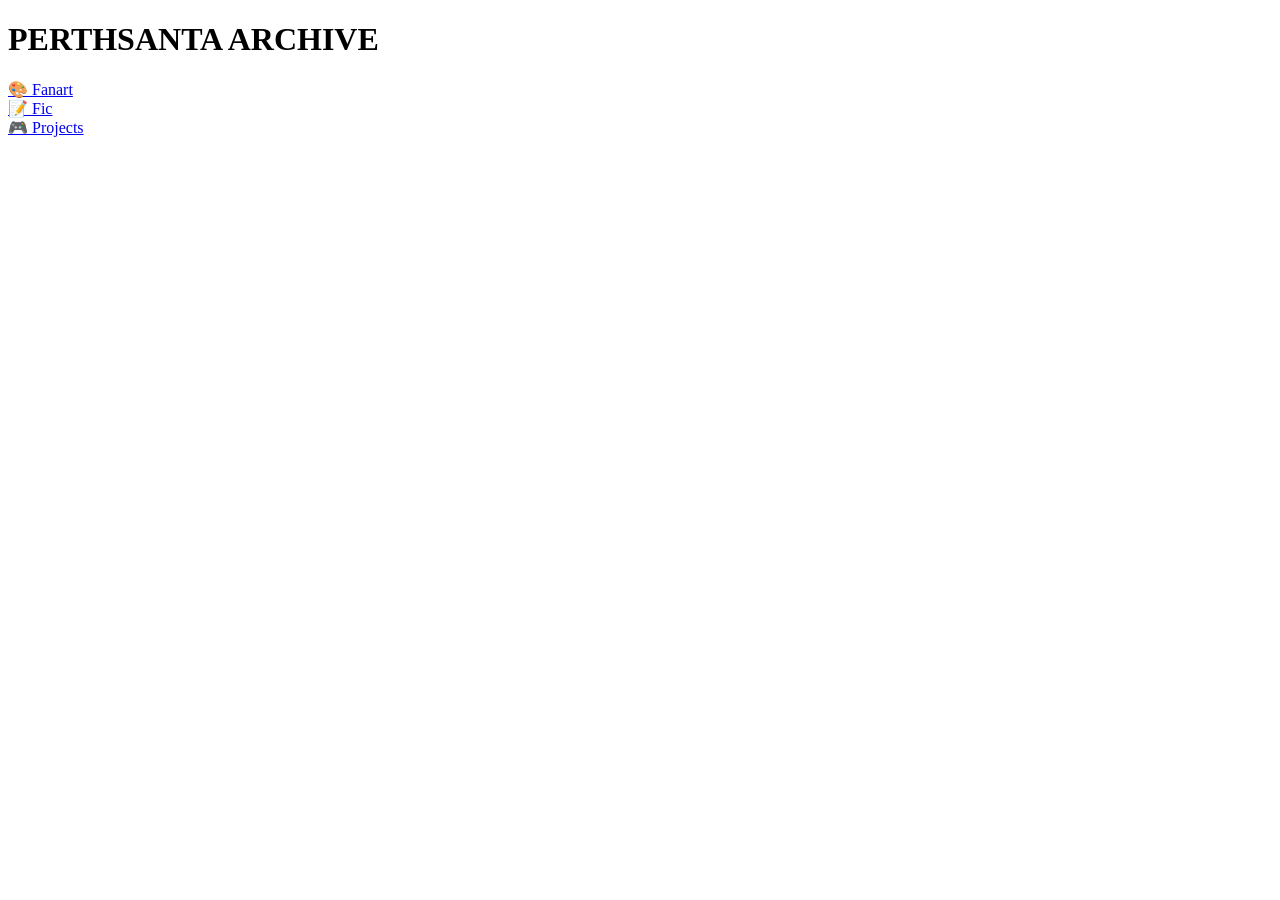
==== index.html @ 1218f395 "Add initial index.html for PerthSanta Archive" ====
<!DOCTYPE html>
<html>
<head>
  <title>PerthSanta Archive</title>
  <link rel="stylesheet" href="style.css">
</head>

<body>

  <h1>PERTHSANTA ARCHIVE</h1>

  <a href="fanart.html">🎨 Fanart</a><br>
  <a href="fic.html">📝 Fic</a><br>
  <a href="projects.html">🎮 Projects</a><br>

</body>
</html>
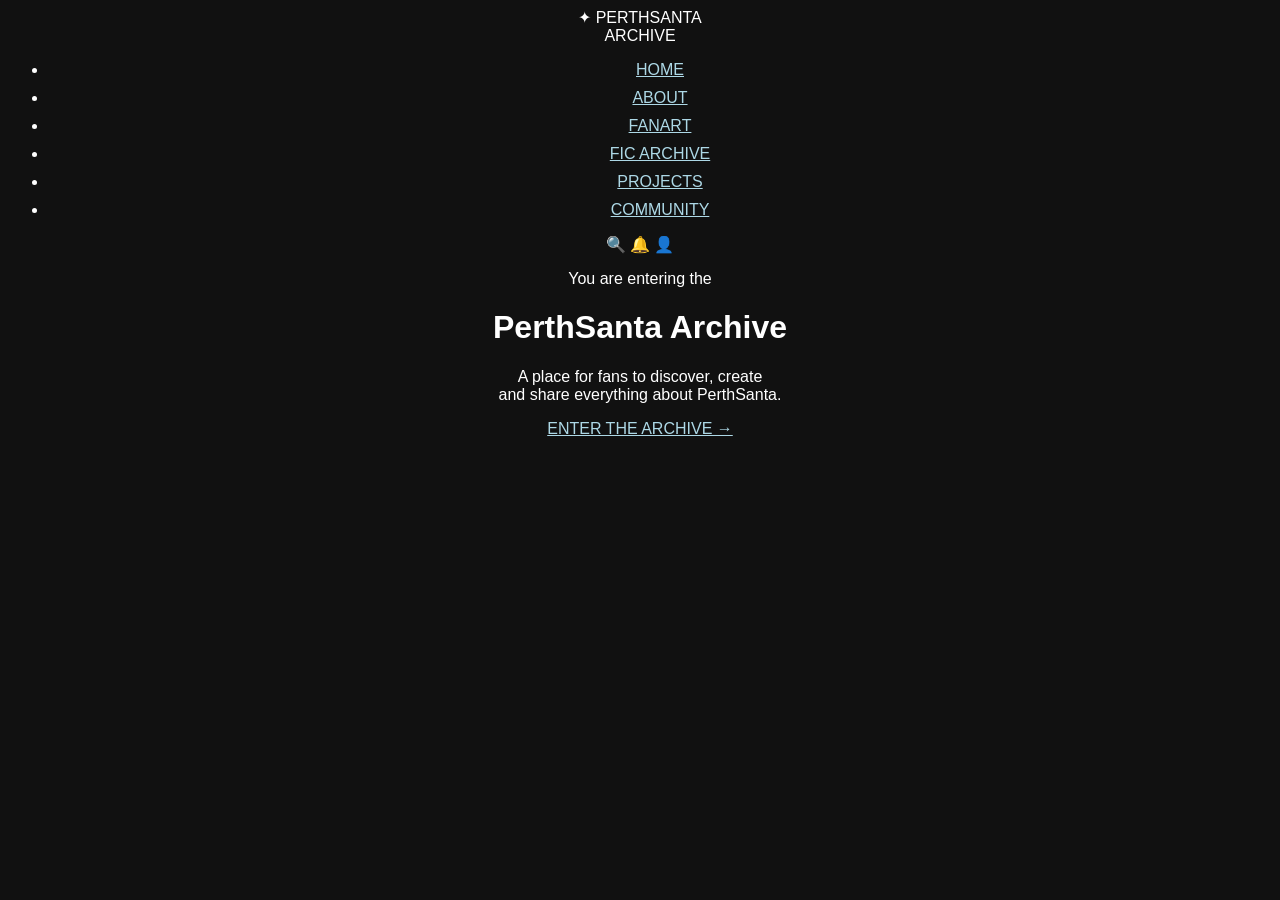
==== commit debaf6d6: "Enhance index.html with navbar and hero content Added navigation bar and hero section to index.html." ====
--- a/index.html
+++ b/index.html
@@ -1,17 +1,39 @@
 <!DOCTYPE html>
-<html>
+<html lang="en">
 <head>
-  <title>PerthSanta Archive</title>
-  <link rel="stylesheet" href="style.css">
+    <meta charset="UTF-8">
+    <meta name="viewport" content="width=device-width, initial-scale=1.0">
+    <title>PerthSanta Archive</title>
+    <link rel="stylesheet" href="style.css">
+    <link href="https://fonts.googleapis.com/css2?family=Playfair+Display:ital,wght@0,400;0,700;1,400&family=Inter:wght@300;400;500;600&display=swap" rel="stylesheet">
 </head>
-
 <body>
 
-  <h1>PERTHSANTA ARCHIVE</h1>
+    <nav class="navbar">
+        <div class="logo">✦ PERTHSANTA <br><span>ARCHIVE</span></div>
+        <ul class="nav-links">
+            <li><a href="#" class="active">HOME</a></li>
+            <li><a href="#">ABOUT</a></li>
+            <li><a href="#">FANART</a></li>
+            <li><a href="#">FIC ARCHIVE</a></li>
+            <li><a href="#">PROJECTS</a></li>
+            <li><a href="#">COMMUNITY</a></li>
+        </ul>
+        <div class="nav-icons">
+            <span>🔍</span>
+            <span>🔔</span>
+            <span>👤</span>
+        </div>
+    </nav>
 
-  <a href="fanart.html">🎨 Fanart</a><br>
-  <a href="fic.html">📝 Fic</a><br>
-  <a href="projects.html">🎮 Projects</a><br>
+    <header class="hero">
+        <div class="hero-content">
+            <p class="subtitle">You are entering the</p>
+            <h1 class="title">PerthSanta Archive</h1>
+            <p class="description">A place for fans to discover, create<br>and share everything about PerthSanta.</p>
+            <a href="#" class="btn-primary">ENTER THE ARCHIVE →</a>
+        </div>
+    </header>
 
 </body>
 </html>
--- a/style.css
+++ b/style.css
@@ -0,0 +1,12 @@
+body {
+  font-family: Arial;
+  text-align: center;
+  background: #111;
+  color: white;
+}
+
+a {
+  color: lightblue;
+  display: block;
+  margin: 10px;
+}
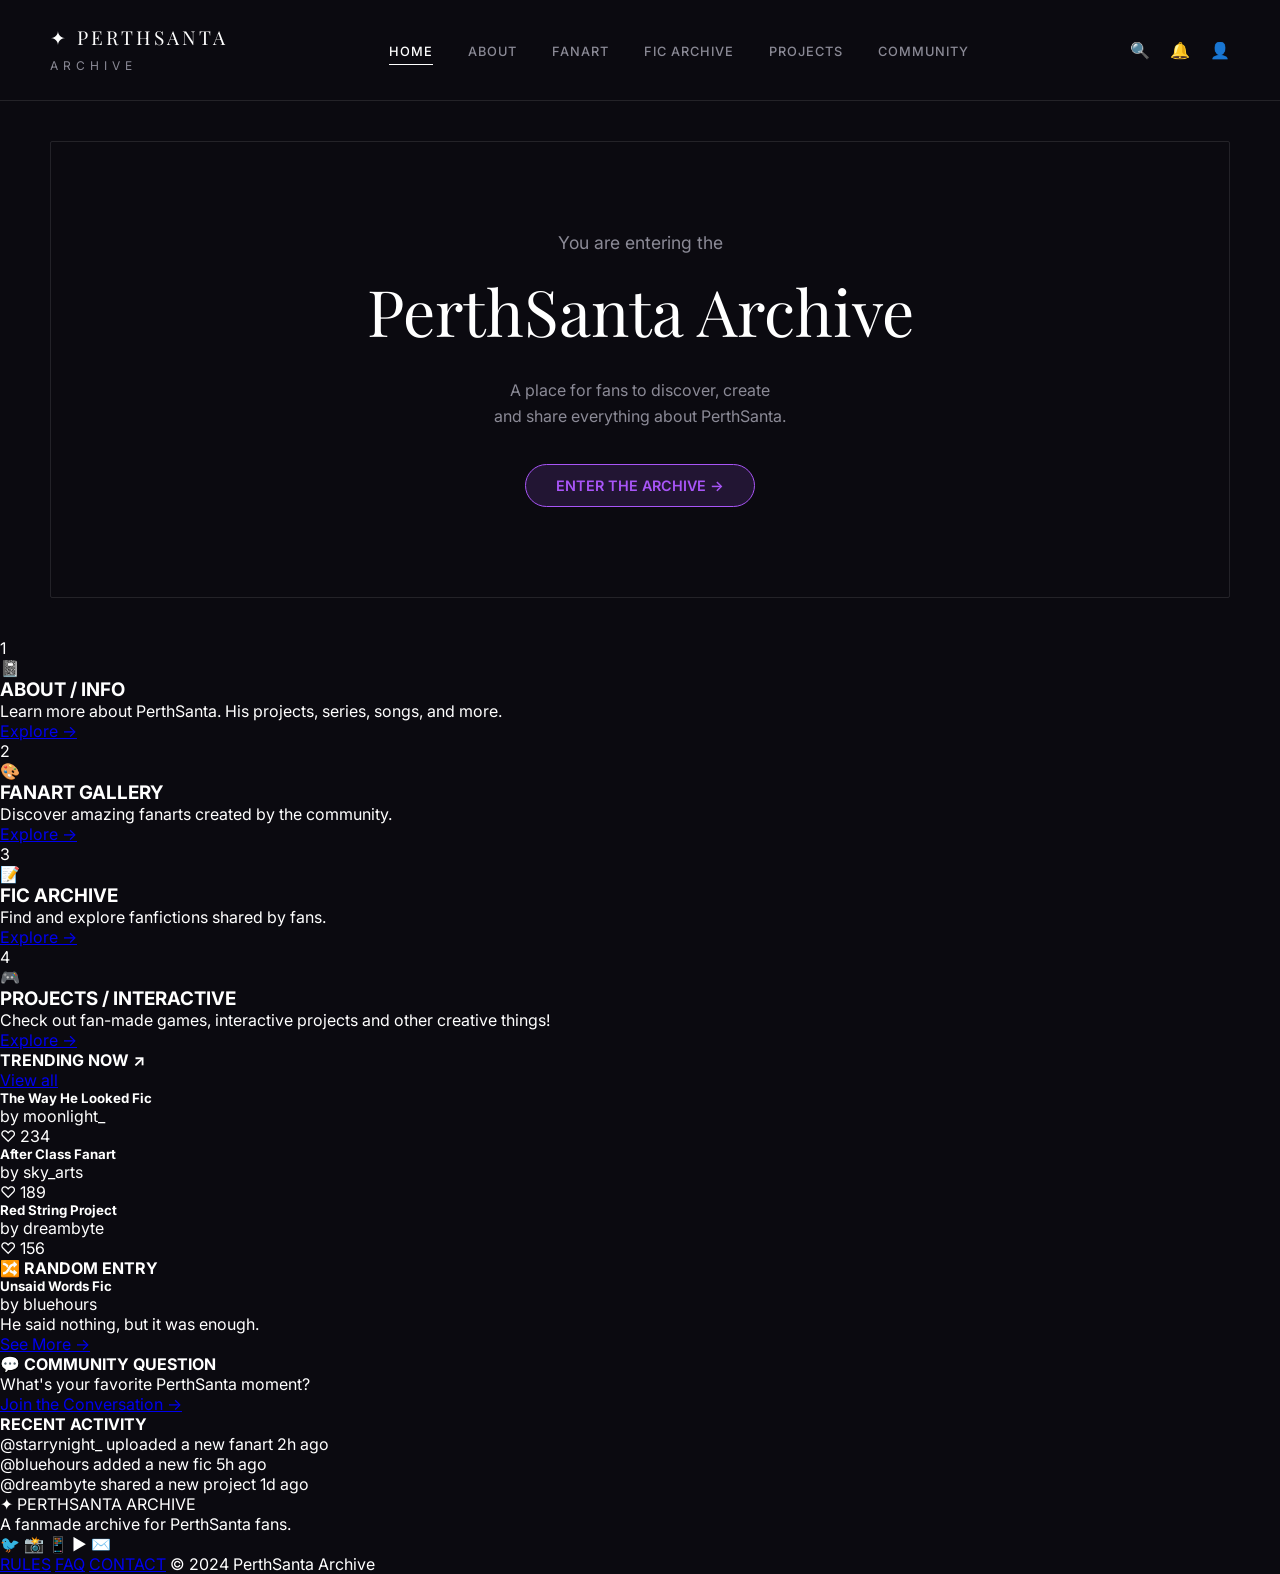
==== commit 76456366: "Update index.html" ====
--- a/index.html
+++ b/index.html
@@ -31,9 +31,121 @@
             <p class="subtitle">You are entering the</p>
             <h1 class="title">PerthSanta Archive</h1>
             <p class="description">A place for fans to discover, create<br>and share everything about PerthSanta.</p>
-            <a href="#" class="btn-primary">ENTER THE ARCHIVE →</a>
+            <a href="#archive-menu" class="btn-primary">ENTER THE ARCHIVE →</a>
         </div>
     </header>
 
+    <section id="archive-menu" class="cards-section">
+        <div class="card card-purple">
+            <div class="card-number">1</div>
+            <div class="card-icon">📓</div>
+            <h3>ABOUT / INFO</h3>
+            <p>Learn more about PerthSanta. His projects, series, songs, and more.</p>
+            <a href="#" class="card-btn">Explore →</a>
+        </div>
+        <div class="card card-green">
+            <div class="card-number">2</div>
+            <div class="card-icon">🎨</div>
+            <h3>FANART GALLERY</h3>
+            <p>Discover amazing fanarts created by the community.</p>
+            <a href="#" class="card-btn">Explore →</a>
+        </div>
+        <div class="card card-orange">
+            <div class="card-number">3</div>
+            <div class="card-icon">📝</div>
+            <h3>FIC ARCHIVE</h3>
+            <p>Find and explore fanfictions shared by fans.</p>
+            <a href="#" class="card-btn">Explore →</a>
+        </div>
+        <div class="card card-blue">
+            <div class="card-number">4</div>
+            <div class="card-icon">🎮</div>
+            <h3>PROJECTS / INTERACTIVE</h3>
+            <p>Check out fan-made games, interactive projects and other creative things!</p>
+            <a href="#" class="card-btn">Explore →</a>
+        </div>
+    </section>
+
+    <section class="bottom-widgets">
+        <div class="widget">
+            <div class="widget-header">
+                <h4>TRENDING NOW ↗</h4>
+                <a href="#" class="view-all">View all</a>
+            </div>
+            <div class="trending-list">
+                <div class="trending-item">
+                    <div class="placeholder-img"></div>
+                    <div class="trending-info">
+                        <h5>The Way He Looked <span class="tag">Fic</span></h5>
+                        <p>by moonlight_</p>
+                    </div>
+                    <div class="likes">♡ 234</div>
+                </div>
+                <div class="trending-item">
+                    <div class="placeholder-img"></div>
+                    <div class="trending-info">
+                        <h5>After Class <span class="tag tag-green">Fanart</span></h5>
+                        <p>by sky_arts</p>
+                    </div>
+                    <div class="likes">♡ 189</div>
+                </div>
+                <div class="trending-item">
+                    <div class="placeholder-img"></div>
+                    <div class="trending-info">
+                        <h5>Red String <span class="tag tag-blue">Project</span></h5>
+                        <p>by dreambyte</p>
+                    </div>
+                    <div class="likes">♡ 156</div>
+                </div>
+            </div>
+        </div>
+
+        <div class="widget">
+            <div class="widget-header">
+                <h4>🔀 RANDOM ENTRY</h4>
+            </div>
+            <div class="random-content">
+                <div class="placeholder-img-large"></div>
+                <div class="random-info">
+                    <h5>Unsaid Words <span class="tag">Fic</span></h5>
+                    <p class="author">by bluehours</p>
+                    <p class="quote">He said nothing, but it was enough.</p>
+                    <a href="#" class="btn-small">See More →</a>
+                </div>
+            </div>
+        </div>
+
+        <div class="widget community-widget">
+            <div class="community-question">
+                <h4>💬 COMMUNITY QUESTION</h4>
+                <p>What's your favorite PerthSanta moment?</p>
+                <a href="#" class="btn-outline">Join the Conversation →</a>
+            </div>
+            <div class="recent-activity">
+                <h4>RECENT ACTIVITY</h4>
+                <ul>
+                    <li><span class="dot dot-blue"></span> @starrynight_ uploaded a new fanart <span class="time">2h ago</span></li>
+                    <li><span class="dot dot-green"></span> @bluehours added a new fic <span class="time">5h ago</span></li>
+                    <li><span class="dot dot-purple"></span> @dreambyte shared a new project <span class="time">1d ago</span></li>
+                </ul>
+            </div>
+        </div>
+    </section>
+
+    <footer>
+        <div class="footer-left">
+            ✦ PERTHSANTA ARCHIVE<br><span>A fanmade archive for PerthSanta fans.</span>
+        </div>
+        <div class="footer-socials">
+            <span>🐦</span> <span>📸</span> <span>📱</span> <span>▶️</span> <span>✉️</span>
+        </div>
+        <div class="footer-links">
+            <a href="#">RULES</a>
+            <a href="#">FAQ</a>
+            <a href="#">CONTACT</a>
+            <span>© 2024 PerthSanta Archive</span>
+        </div>
+    </footer>
+
 </body>
 </html>
--- a/style.css
+++ b/style.css
@@ -1,12 +1,120 @@
-body {
-  font-family: Arial;
-  text-align: center;
-  background: #111;
-  color: white;
+/* Ana Renk Paleti (Görselden çekildi) */
+:root {
+    --bg-color: #0b0a10; /* Koyu lacivert/siyah arka plan */
+    --text-main: #ffffff;
+    --text-muted: #8b8a96;
+    --accent-purple: #a855f7;
+    --border-color: rgba(255, 255, 255, 0.1);
 }
 
-a {
-  color: lightblue;
-  display: block;
-  margin: 10px;
+* {
+    margin: 0;
+    padding: 0;
+    box-sizing: border-box;
 }
+
+body {
+    background-color: var(--bg-color);
+    color: var(--text-main);
+    font-family: 'Inter', sans-serif;
+}
+
+/* Üst Menü Stilleri */
+.navbar {
+    display: flex;
+    justify-content: space-between;
+    align-items: center;
+    padding: 25px 50px;
+    border-bottom: 1px solid var(--border-color);
+}
+
+.logo {
+    font-family: 'Playfair Display', serif;
+    font-size: 1.2rem;
+    letter-spacing: 3px;
+    line-height: 1.3;
+}
+
+.logo span {
+    font-size: 0.75rem;
+    color: var(--text-muted);
+    font-family: 'Inter', sans-serif;
+    letter-spacing: 5px;
+}
+
+.nav-links {
+    list-style: none;
+    display: flex;
+    gap: 35px;
+}
+
+.nav-links a {
+    text-decoration: none;
+    color: var(--text-muted);
+    font-size: 0.8rem;
+    letter-spacing: 1px;
+    font-weight: 500;
+    transition: color 0.3s ease;
+}
+
+.nav-links a:hover, .nav-links a.active {
+    color: var(--text-main);
+    border-bottom: 1px solid var(--text-main);
+    padding-bottom: 5px;
+}
+
+.nav-icons {
+    display: flex;
+    gap: 20px;
+    color: var(--text-muted);
+    cursor: pointer;
+}
+
+/* Karşılama Alanı Stilleri */
+.hero {
+    text-align: center;
+    padding: 90px 20px;
+    margin: 40px 50px;
+    border: 1px solid var(--border-color);
+    border-radius: 2px;
+    position: relative;
+}
+
+.subtitle {
+    font-size: 1.1rem;
+    color: var(--text-muted);
+    margin-bottom: 15px;
+}
+
+.title {
+    font-family: 'Playfair Display', serif;
+    font-size: 4rem;
+    font-weight: 400;
+    margin-bottom: 25px;
+}
+
+.description {
+    color: var(--text-muted);
+    line-height: 1.6;
+    margin-bottom: 35px;
+}
+
+/* Mor Neon Buton */
+.btn-primary {
+    display: inline-block;
+    background-color: rgba(168, 85, 247, 0.15);
+    color: var(--accent-purple);
+    text-decoration: none;
+    padding: 12px 30px;
+    border-radius: 30px;
+    border: 1px solid var(--accent-purple);
+    font-size: 0.9rem;
+    font-weight: 600;
+    transition: all 0.3s ease;
+}
+
+.btn-primary:hover {
+    background-color: var(--accent-purple);
+    color: #fff;
+    box-shadow: 0 0 20px rgba(168, 85, 247, 0.5);
+}
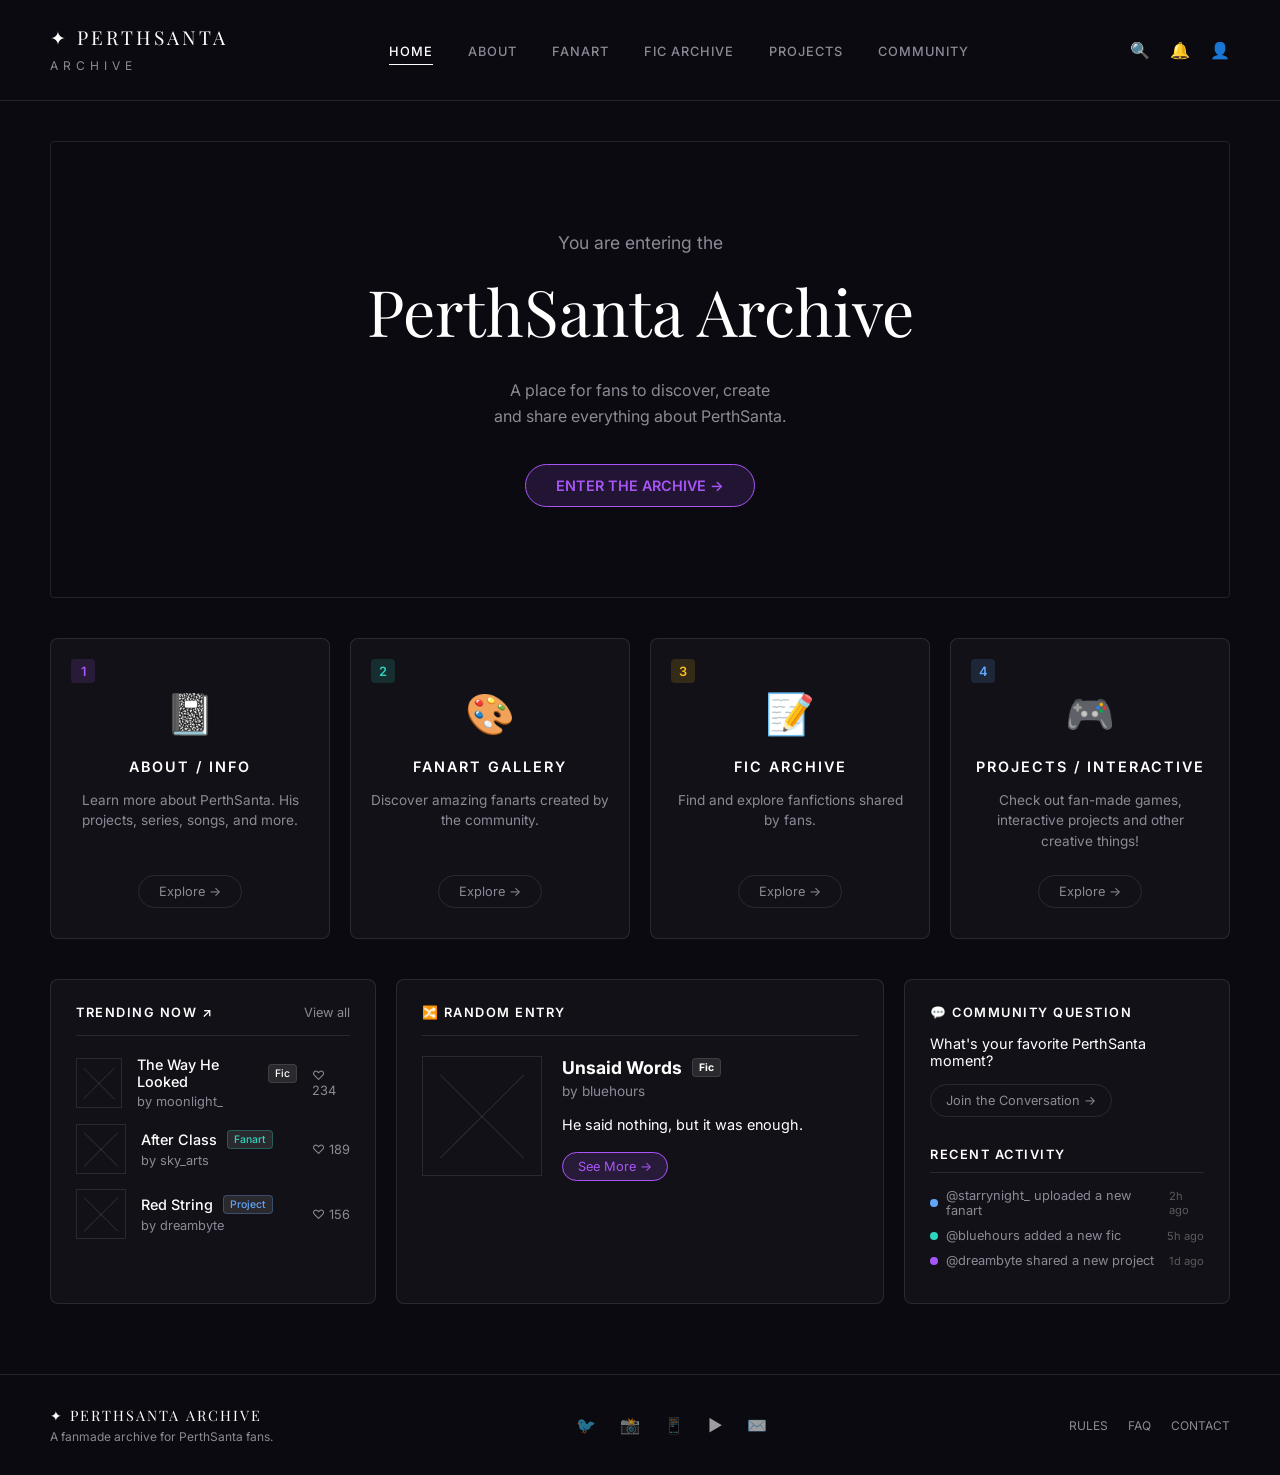
==== commit db08e742: "Update index.html" ====
--- a/index.html
+++ b/index.html
@@ -143,7 +143,6 @@
             <a href="#">RULES</a>
             <a href="#">FAQ</a>
             <a href="#">CONTACT</a>
-            <span>© 2024 PerthSanta Archive</span>
         </div>
     </footer>
 
--- a/style.css
+++ b/style.css
@@ -1,120 +1,128 @@
-/* Ana Renk Paleti (Görselden çekildi) */
 :root {
-    --bg-color: #0b0a10; /* Koyu lacivert/siyah arka plan */
+    --bg-color: #0b0a10;
     --text-main: #ffffff;
     --text-muted: #8b8a96;
     --accent-purple: #a855f7;
     --border-color: rgba(255, 255, 255, 0.1);
+    --bg-light: rgba(255, 255, 255, 0.03);
 }
 
-* {
-    margin: 0;
-    padding: 0;
-    box-sizing: border-box;
+* { 
+    margin: 0; 
+    padding: 0; 
+    box-sizing: border-box; 
 }
 
-body {
-    background-color: var(--bg-color);
-    color: var(--text-main);
-    font-family: 'Inter', sans-serif;
+html { 
+    scroll-behavior: smooth; 
 }
 
-/* Üst Menü Stilleri */
-.navbar {
-    display: flex;
-    justify-content: space-between;
-    align-items: center;
-    padding: 25px 50px;
-    border-bottom: 1px solid var(--border-color);
+body { 
+    background-color: var(--bg-color); 
+    color: var(--text-main); 
+    font-family: 'Inter', sans-serif; 
 }
 
-.logo {
-    font-family: 'Playfair Display', serif;
-    font-size: 1.2rem;
-    letter-spacing: 3px;
-    line-height: 1.3;
+/* Navbar */
+.navbar { display: flex; justify-content: space-between; align-items: center; padding: 25px 50px; border-bottom: 1px solid var(--border-color); }
+.logo { font-family: 'Playfair Display', serif; font-size: 1.2rem; letter-spacing: 3px; line-height: 1.3; }
+.logo span { font-size: 0.75rem; color: var(--text-muted); font-family: 'Inter', sans-serif; letter-spacing: 5px; }
+.nav-links { list-style: none; display: flex; gap: 35px; }
+.nav-links a { text-decoration: none; color: var(--text-muted); font-size: 0.8rem; letter-spacing: 1px; font-weight: 500; transition: color 0.3s ease; }
+.nav-links a:hover, .nav-links a.active { color: var(--text-main); border-bottom: 1px solid var(--text-main); padding-bottom: 5px; }
+.nav-icons { display: flex; gap: 20px; color: var(--text-muted); cursor: pointer; }
+
+/* Hero */
+.hero { text-align: center; padding: 90px 20px; margin: 40px 50px; border: 1px solid var(--border-color); border-radius: 4px; }
+.subtitle { font-size: 1.1rem; color: var(--text-muted); margin-bottom: 15px; }
+.title { font-family: 'Playfair Display', serif; font-size: 4rem; font-weight: 400; margin-bottom: 25px; }
+.description { color: var(--text-muted); line-height: 1.6; margin-bottom: 35px; }
+.btn-primary { display: inline-block; background-color: rgba(168, 85, 247, 0.15); color: var(--accent-purple); text-decoration: none; padding: 12px 30px; border-radius: 30px; border: 1px solid var(--accent-purple); font-size: 0.9rem; font-weight: 600; transition: all 0.3s ease; }
+.btn-primary:hover { background-color: var(--accent-purple); color: #fff; box-shadow: 0 0 20px rgba(168, 85, 247, 0.5); }
+
+/* 4 Cards Section */
+.cards-section { display: grid; grid-template-columns: repeat(auto-fit, minmax(220px, 1fr)); gap: 20px; padding: 0 50px 40px; }
+.card { background-color: var(--bg-light); border: 1px solid var(--border-color); border-radius: 8px; padding: 30px 20px; text-align: center; position: relative; transition: all 0.3s ease; }
+.card:hover { transform: translateY(-5px); }
+.card-number { position: absolute; top: 20px; left: 20px; width: 24px; height: 24px; border-radius: 4px; display: flex; align-items: center; justify-content: center; font-size: 0.8rem; font-weight: 600; }
+.card-icon { font-size: 2.5rem; margin: 20px 0; }
+.card h3 { font-size: 0.9rem; letter-spacing: 2px; margin-bottom: 15px; font-weight: 600; }
+.card p { color: var(--text-muted); font-size: 0.85rem; line-height: 1.5; margin-bottom: 25px; height: 60px; }
+.card-btn { display: inline-block; text-decoration: none; color: var(--text-muted); border: 1px solid var(--border-color); padding: 8px 20px; border-radius: 20px; font-size: 0.8rem; transition: all 0.3s ease; }
+.card-btn:hover { color: var(--text-main); }
+
+/* Card Colors */
+.card-purple:hover { border-color: #a855f7; box-shadow: 0 0 15px rgba(168, 85, 247, 0.15); }
+.card-purple .card-number { background-color: rgba(168, 85, 247, 0.15); color: #a855f7;}
+.card-purple .card-btn:hover { border-color: #a855f7; }
+.card-green:hover { border-color: #2dd4bf; box-shadow: 0 0 15px rgba(45, 212, 191, 0.15); }
+.card-green .card-number { background-color: rgba(45, 212, 191, 0.15); color: #2dd4bf;}
+.card-green .card-btn:hover { border-color: #2dd4bf; }
+.card-orange:hover { border-color: #fbbf24; box-shadow: 0 0 15px rgba(251, 191, 36, 0.15); }
+.card-orange .card-number { background-color: rgba(251, 191, 36, 0.15); color: #fbbf24;}
+.card-orange .card-btn:hover { border-color: #fbbf24; }
+.card-blue:hover { border-color: #60a5fa; box-shadow: 0 0 15px rgba(96, 165, 250, 0.15); }
+.card-blue .card-number { background-color: rgba(96, 165, 250, 0.15); color: #60a5fa;}
+.card-blue .card-btn:hover { border-color: #60a5fa; }
+
+/* Bottom Widgets */
+.bottom-widgets { display: grid; grid-template-columns: 1fr 1.5fr 1fr; gap: 20px; padding: 0 50px 50px; }
+.widget { background-color: var(--bg-light); border: 1px solid var(--border-color); border-radius: 8px; padding: 25px; }
+.widget-header { display: flex; justify-content: space-between; align-items: center; margin-bottom: 20px; border-bottom: 1px solid var(--border-color); padding-bottom: 15px; }
+.widget h4 { font-size: 0.8rem; letter-spacing: 1.5px; font-weight: 600; color: var(--text-main); }
+.view-all { font-size: 0.8rem; color: var(--text-muted); text-decoration: none; }
+
+/* Trending */
+.trending-item { display: flex; align-items: center; gap: 15px; margin-bottom: 15px; }
+.placeholder-img { width: 50px; height: 50px; border: 1px solid var(--border-color); position: relative; }
+.placeholder-img::before, .placeholder-img::after { content: ''; position: absolute; background: var(--border-color); }
+.placeholder-img::before { width: 100%; height: 1px; top: 50%; left: 0; transform: rotate(45deg); }
+.placeholder-img::after { width: 100%; height: 1px; top: 50%; left: 0; transform: rotate(-45deg); }
+.trending-info h5 { font-size: 0.9rem; font-weight: 500; margin-bottom: 4px; display: flex; align-items: center; gap: 10px; }
+.tag { font-size: 0.65rem; padding: 2px 6px; border-radius: 4px; background: rgba(255,255,255,0.1); border: 1px solid var(--border-color); }
+.tag-green { color: #2dd4bf; border-color: rgba(45,212,191,0.3); }
+.tag-blue { color: #60a5fa; border-color: rgba(96,165,250,0.3); }
+.trending-info p { font-size: 0.8rem; color: var(--text-muted); }
+.likes { margin-left: auto; font-size: 0.8rem; color: var(--text-muted); }
+
+/* Random */
+.random-content { display: flex; gap: 20px; align-items: center; }
+.placeholder-img-large { width: 120px; height: 120px; border: 1px solid var(--border-color); position: relative; flex-shrink: 0; }
+.placeholder-img-large::before, .placeholder-img-large::after { content: ''; position: absolute; background: var(--border-color); }
+.placeholder-img-large::before { width: 100%; height: 1px; top: 50%; left: 0; transform: rotate(45deg); }
+.placeholder-img-large::after { width: 100%; height: 1px; top: 50%; left: 0; transform: rotate(-45deg); }
+.random-info h5 { font-size: 1.1rem; margin-bottom: 5px; display: flex; align-items: center; gap: 10px; }
+.author { font-size: 0.85rem; color: var(--text-muted); margin-bottom: 15px; }
+.quote { font-size: 0.9rem; line-height: 1.5; margin-bottom: 20px; color: var(--text-main); }
+.btn-small { background-color: rgba(168, 85, 247, 0.15); color: var(--accent-purple); padding: 6px 15px; text-decoration: none; border-radius: 20px; font-size: 0.8rem; border: 1px solid var(--accent-purple); transition: 0.3s; }
+.btn-small:hover { background-color: var(--accent-purple); color: #fff; }
+
+/* Community */
+.community-widget { display: flex; flex-direction: column; gap: 30px; }
+.community-question p { font-size: 0.9rem; margin: 15px 0; color: var(--text-main); }
+.btn-outline { display: inline-block; padding: 8px 15px; border: 1px solid var(--border-color); color: var(--text-muted); text-decoration: none; font-size: 0.8rem; border-radius: 20px; transition: 0.3s; }
+.btn-outline:hover { color: #fff; border-color: #fff; }
+.recent-activity h4 { font-size: 0.8rem; letter-spacing: 1.5px; margin-bottom: 15px; color: var(--text-main); border-bottom: 1px solid var(--border-color); padding-bottom: 10px; }
+.recent-activity ul { list-style: none; }
+.recent-activity li { font-size: 0.8rem; color: var(--text-muted); margin-bottom: 10px; display: flex; align-items: center; gap: 8px; }
+.dot { width: 8px; height: 8px; border-radius: 50%; }
+.dot-blue { background-color: #60a5fa; }
+.dot-green { background-color: #2dd4bf; }
+.dot-purple { background-color: #a855f7; }
+.time { margin-left: auto; font-size: 0.7rem; color: rgba(255,255,255,0.3); }
+
+/* Footer */
+footer { display: flex; justify-content: space-between; align-items: center; padding: 30px 50px; border-top: 1px solid var(--border-color); margin-top: 20px; }
+.footer-left { font-family: 'Playfair Display', serif; font-size: 0.9rem; letter-spacing: 2px; }
+.footer-left span { font-family: 'Inter', sans-serif; font-size: 0.75rem; color: var(--text-muted); letter-spacing: 0; }
+.footer-socials span { margin: 0 10px; cursor: pointer; opacity: 0.6; transition: 0.3s; }
+.footer-socials span:hover { opacity: 1; }
+.footer-links { display: flex; gap: 20px; font-size: 0.75rem; color: var(--text-muted); }
+.footer-links a { color: var(--text-muted); text-decoration: none; transition: 0.3s; }
+.footer-links a:hover { color: #fff; }
+
+/* Responsive (iPad/Mobil Uyumluluk) */
+@media (max-width: 1024px) {
+    .bottom-widgets { grid-template-columns: 1fr; }
+    .nav-links { display: none; }
 }
-
-.logo span {
-    font-size: 0.75rem;
-    color: var(--text-muted);
-    font-family: 'Inter', sans-serif;
-    letter-spacing: 5px;
-}
-
-.nav-links {
-    list-style: none;
-    display: flex;
-    gap: 35px;
-}
-
-.nav-links a {
-    text-decoration: none;
-    color: var(--text-muted);
-    font-size: 0.8rem;
-    letter-spacing: 1px;
-    font-weight: 500;
-    transition: color 0.3s ease;
-}
-
-.nav-links a:hover, .nav-links a.active {
-    color: var(--text-main);
-    border-bottom: 1px solid var(--text-main);
-    padding-bottom: 5px;
-}
-
-.nav-icons {
-    display: flex;
-    gap: 20px;
-    color: var(--text-muted);
-    cursor: pointer;
-}
-
-/* Karşılama Alanı Stilleri */
-.hero {
-    text-align: center;
-    padding: 90px 20px;
-    margin: 40px 50px;
-    border: 1px solid var(--border-color);
-    border-radius: 2px;
-    position: relative;
-}
-
-.subtitle {
-    font-size: 1.1rem;
-    color: var(--text-muted);
-    margin-bottom: 15px;
-}
-
-.title {
-    font-family: 'Playfair Display', serif;
-    font-size: 4rem;
-    font-weight: 400;
-    margin-bottom: 25px;
-}
-
-.description {
-    color: var(--text-muted);
-    line-height: 1.6;
-    margin-bottom: 35px;
-}
-
-/* Mor Neon Buton */
-.btn-primary {
-    display: inline-block;
-    background-color: rgba(168, 85, 247, 0.15);
-    color: var(--accent-purple);
-    text-decoration: none;
-    padding: 12px 30px;
-    border-radius: 30px;
-    border: 1px solid var(--accent-purple);
-    font-size: 0.9rem;
-    font-weight: 600;
-    transition: all 0.3s ease;
-}
-
-.btn-primary:hover {
-    background-color: var(--accent-purple);
-    color: #fff;
-    box-shadow: 0 0 20px rgba(168, 85, 247, 0.5);
-}
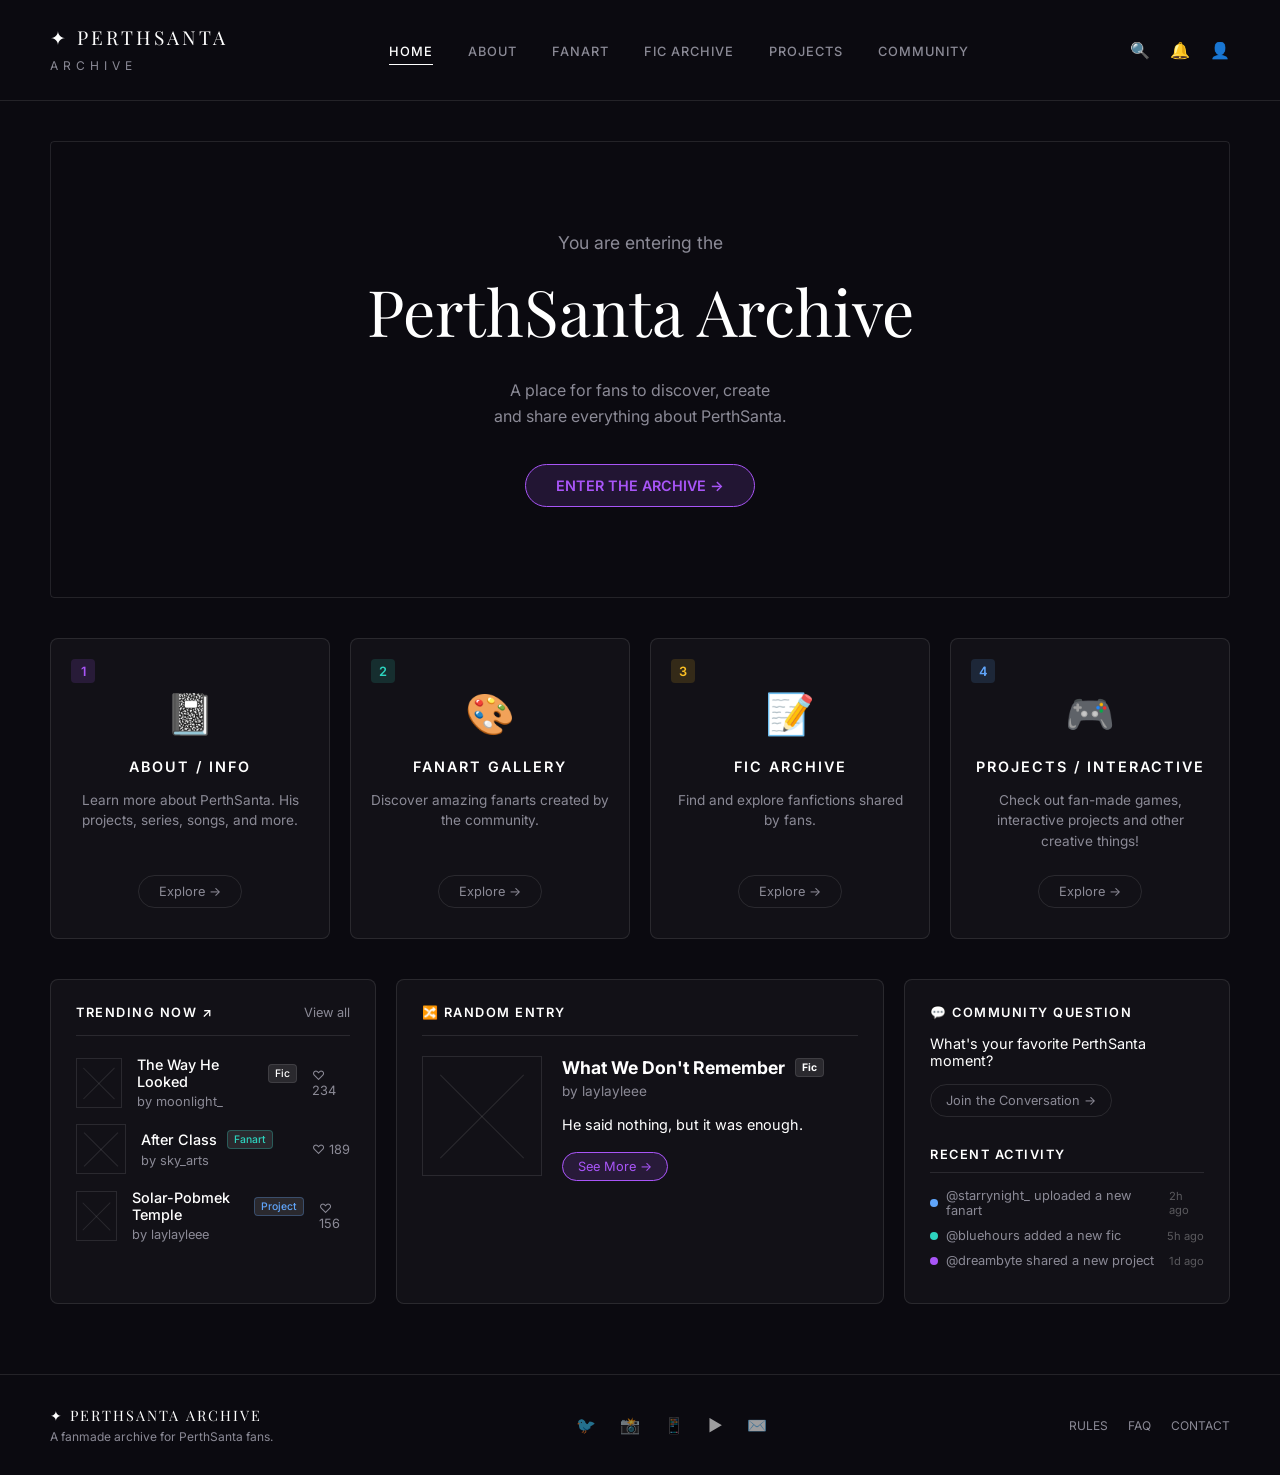
==== commit 510479eb: "Update index.html" ====
--- a/index.html
+++ b/index.html
@@ -12,17 +12,17 @@
     <nav class="navbar">
         <div class="logo">✦ PERTHSANTA <br><span>ARCHIVE</span></div>
         <ul class="nav-links">
-            <li><a href="#" class="active">HOME</a></li>
-            <li><a href="#">ABOUT</a></li>
-            <li><a href="#">FANART</a></li>
-            <li><a href="#">FIC ARCHIVE</a></li>
-            <li><a href="#">PROJECTS</a></li>
-            <li><a href="#">COMMUNITY</a></li>
+            <li><a href="index.html" class="active">HOME</a></li>
+            <li><a href="about.html">ABOUT</a></li>
+            <li><a href="fanart.html">FANART</a></li>
+            <li><a href="fic.html">FIC ARCHIVE</a></li>
+            <li><a href="projects.html">PROJECTS</a></li>
+            <li><a href="community.html">COMMUNITY</a></li>
         </ul>
         <div class="nav-icons">
-            <span>🔍</span>
-            <span>🔔</span>
-            <span>👤</span>
+            <a href="search.html" style="text-decoration: none; color: inherit;"><span>🔍</span></a>
+            <a href="notifications.html" style="text-decoration: none; color: inherit;"><span>🔔</span></a>
+            <a href="login.html" style="text-decoration: none; color: inherit;"><span>👤</span></a>
         </div>
     </nav>
 
@@ -41,28 +41,28 @@
             <div class="card-icon">📓</div>
             <h3>ABOUT / INFO</h3>
             <p>Learn more about PerthSanta. His projects, series, songs, and more.</p>
-            <a href="#" class="card-btn">Explore →</a>
+            <a href="about.html" class="card-btn">Explore →</a>
         </div>
         <div class="card card-green">
             <div class="card-number">2</div>
             <div class="card-icon">🎨</div>
             <h3>FANART GALLERY</h3>
             <p>Discover amazing fanarts created by the community.</p>
-            <a href="#" class="card-btn">Explore →</a>
+            <a href="fanart.html" class="card-btn">Explore →</a>
         </div>
         <div class="card card-orange">
             <div class="card-number">3</div>
             <div class="card-icon">📝</div>
             <h3>FIC ARCHIVE</h3>
             <p>Find and explore fanfictions shared by fans.</p>
-            <a href="#" class="card-btn">Explore →</a>
+            <a href="fic.html" class="card-btn">Explore →</a>
         </div>
         <div class="card card-blue">
             <div class="card-number">4</div>
             <div class="card-icon">🎮</div>
             <h3>PROJECTS / INTERACTIVE</h3>
             <p>Check out fan-made games, interactive projects and other creative things!</p>
-            <a href="#" class="card-btn">Explore →</a>
+            <a href="projects.html" class="card-btn">Explore →</a>
         </div>
     </section>
 
@@ -70,7 +70,7 @@
         <div class="widget">
             <div class="widget-header">
                 <h4>TRENDING NOW ↗</h4>
-                <a href="#" class="view-all">View all</a>
+                <a href="trending.html" class="view-all">View all</a>
             </div>
             <div class="trending-list">
                 <div class="trending-item">
@@ -92,8 +92,8 @@
                 <div class="trending-item">
                     <div class="placeholder-img"></div>
                     <div class="trending-info">
-                        <h5>Red String <span class="tag tag-blue">Project</span></h5>
-                        <p>by dreambyte</p>
+                        <h5>Solar-Pobmek Temple <span class="tag tag-blue">Project</span></h5>
+                        <p>by laylayleee</p>
                     </div>
                     <div class="likes">♡ 156</div>
                 </div>
@@ -107,10 +107,10 @@
             <div class="random-content">
                 <div class="placeholder-img-large"></div>
                 <div class="random-info">
-                    <h5>Unsaid Words <span class="tag">Fic</span></h5>
-                    <p class="author">by bluehours</p>
+                    <h5>What We Don't Remember <span class="tag">Fic</span></h5>
+                    <p class="author">by laylayleee</p>
                     <p class="quote">He said nothing, but it was enough.</p>
-                    <a href="#" class="btn-small">See More →</a>
+                    <a href="fic.html" class="btn-small">See More →</a>
                 </div>
             </div>
         </div>
@@ -119,7 +119,7 @@
             <div class="community-question">
                 <h4>💬 COMMUNITY QUESTION</h4>
                 <p>What's your favorite PerthSanta moment?</p>
-                <a href="#" class="btn-outline">Join the Conversation →</a>
+                <a href="community.html" class="btn-outline">Join the Conversation →</a>
             </div>
             <div class="recent-activity">
                 <h4>RECENT ACTIVITY</h4>
@@ -137,12 +137,16 @@
             ✦ PERTHSANTA ARCHIVE<br><span>A fanmade archive for PerthSanta fans.</span>
         </div>
         <div class="footer-socials">
-            <span>🐦</span> <span>📸</span> <span>📱</span> <span>▶️</span> <span>✉️</span>
+            <a href="#" style="text-decoration: none; color: inherit;"><span>🐦</span></a>
+            <a href="#" style="text-decoration: none; color: inherit;"><span>📸</span></a>
+            <a href="#" style="text-decoration: none; color: inherit;"><span>📱</span></a>
+            <a href="#" style="text-decoration: none; color: inherit;"><span>▶️</span></a>
+            <a href="#" style="text-decoration: none; color: inherit;"><span>✉️</span></a>
         </div>
         <div class="footer-links">
-            <a href="#">RULES</a>
-            <a href="#">FAQ</a>
-            <a href="#">CONTACT</a>
+            <a href="rules.html">RULES</a>
+            <a href="faq.html">FAQ</a>
+            <a href="contact.html">CONTACT</a>
         </div>
     </footer>
 
--- a/style.css
+++ b/style.css
@@ -115,8 +115,8 @@
 footer { display: flex; justify-content: space-between; align-items: center; padding: 30px 50px; border-top: 1px solid var(--border-color); margin-top: 20px; }
 .footer-left { font-family: 'Playfair Display', serif; font-size: 0.9rem; letter-spacing: 2px; }
 .footer-left span { font-family: 'Inter', sans-serif; font-size: 0.75rem; color: var(--text-muted); letter-spacing: 0; }
-.footer-socials span { margin: 0 10px; cursor: pointer; opacity: 0.6; transition: 0.3s; }
-.footer-socials span:hover { opacity: 1; }
+.footer-socials a { margin: 0 10px; cursor: pointer; opacity: 0.6; transition: 0.3s; }
+.footer-socials a:hover { opacity: 1; }
 .footer-links { display: flex; gap: 20px; font-size: 0.75rem; color: var(--text-muted); }
 .footer-links a { color: var(--text-muted); text-decoration: none; transition: 0.3s; }
 .footer-links a:hover { color: #fff; }
